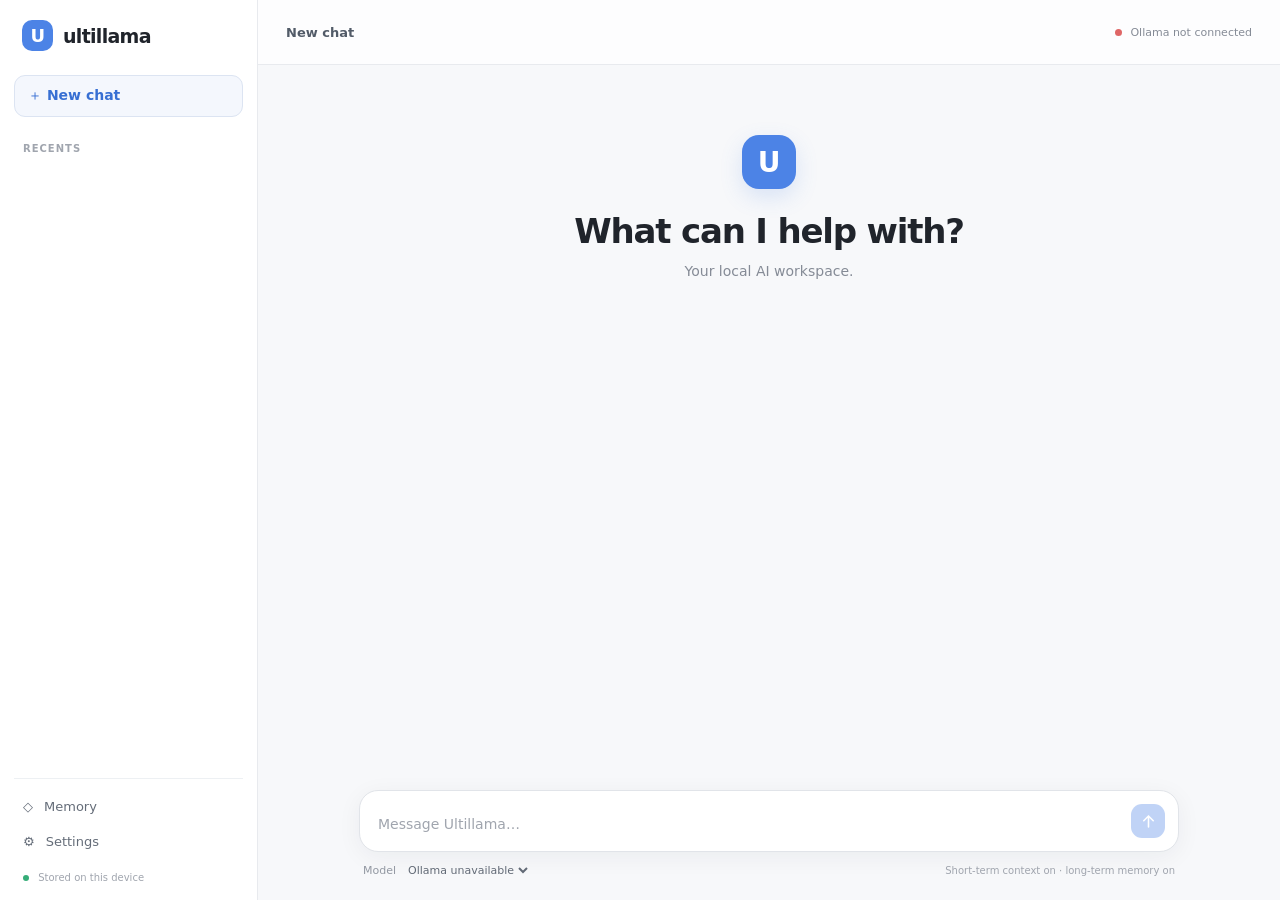
==== index.html @ 729103b5 "Add clear-all memory control" ====
<!doctype html>
<html lang="en">
<head>
  <meta charset="UTF-8">
  <meta name="viewport" content="width=device-width, initial-scale=1">
  <meta name="theme-color" content="#f7f8fa">
  <title>Ultillama</title>
  <link rel="stylesheet" href="styles.css">
</head>
<body>
  <div class="layout">
    <aside class="sidebar" id="sidebar">
      <a class="brand" href="#" aria-label="Ultillama home"><span class="brand-mark">U</span><span>ultillama</span></a>
      <button class="new-chat-button" id="new-chat">＋ <span>New chat</span></button>
      <div class="sidebar-label">RECENTS</div>
      <nav class="chat-list" id="chat-list" aria-label="Chats"></nav>
      <div class="sidebar-bottom">
        <button class="side-button" id="memory-open">◇ <span>Memory</span></button>
        <button class="side-button" id="settings-open">⚙ <span>Settings</span></button>
        <div class="local-note"><span class="local-dot"></span> Stored on this device</div>
      </div>
    </aside>

    <main class="main">
      <header class="topbar">
        <button class="mobile-menu" id="mobile-menu" aria-label="Open sidebar">☰</button>
        <div class="active-title" id="active-title">New chat</div>
        <div class="connection" id="connection"><span class="status-dot"></span><span id="connection-text">Checking Ollama…</span></div>
      </header>

      <section class="chat-shell" aria-label="Chat">
        <div class="welcome" id="welcome">
          <div class="welcome-mark">U</div>
          <h1>What can I help with?</h1>
          <p>Your local AI workspace.</p>
        </div>
        <div class="messages" id="messages" aria-live="polite"></div>
      </section>

      <form class="composer-wrap" id="chat-form">
        <div class="composer">
          <textarea id="prompt" rows="1" placeholder="Message Ultillama…" aria-label="Message" autocomplete="off"></textarea>
          <button id="stop-generation" class="stop-button" type="button" hidden>Stop</button>
          <button id="send" class="send-button" type="submit" aria-label="Send message" disabled>
            <svg viewBox="0 0 24 24" aria-hidden="true"><path d="M12 19V5M6 11l6-6 6 6"/></svg>
          </button>
        </div>
        <div class="composer-footer">
          <label class="model-picker"><span>Model</span><select id="model" aria-label="Ollama model"><option value="">Loading models…</option></select></label>
          <span class="privacy-note" id="context-note">Short-term context on · long-term memory on</span>
        </div>
      </form>
    </main>
  </div>

  <div class="overlay" id="settings-overlay" hidden>
    <section class="dialog" role="dialog" aria-modal="true" aria-labelledby="settings-title">
      <div class="dialog-heading"><div><h2 id="settings-title">Settings</h2><p>Configure how Ultillama talks to Ollama.</p></div><button class="icon-button" data-close="settings-overlay" aria-label="Close">×</button></div>
      <label class="setting-row"><span><strong>Short-term context</strong><small>How many recent messages are sent with each prompt.</small></span><select id="context-size"><option value="2">2 messages</option><option value="4">4 messages</option><option value="6">6 messages</option><option value="10">10 messages</option><option value="20">20 messages</option><option value="40">40 messages</option></select></label>
      <label class="setting-row"><span><strong>Long-term memory</strong><small>Retrieve relevant facts across chats.</small></span><input type="checkbox" id="memory-enabled"></label>
      <label class="setting-row"><span><strong>Embedding model</strong><small>Used for meaning-based memory search.</small></span><input id="embedding-model" type="text" value="nomic-embed-text" spellcheck="false"></label>
      <label class="setting-row"><span><strong>Automatically remember</strong><small>Ask the model to identify useful facts after replies.</small></span><input type="checkbox" id="auto-memory"></label>
      <label class="setting-row"><span><strong>Temperature</strong><small>Lower is more focused; higher is more varied.</small></span><input id="temperature" type="range" min="0" max="1.5" step="0.1"></label>
      <div class="dialog-actions"><button class="secondary-button" id="export-data">Export data</button><button class="danger-button" id="clear-chats">Delete all chats</button><button class="primary-button" id="settings-done">Done</button></div>
    </section>
  </div>

  <div class="overlay" id="memory-overlay" hidden>
    <section class="dialog memory-dialog" role="dialog" aria-modal="true" aria-labelledby="memory-title">
      <div class="dialog-heading"><div><h2 id="memory-title">Long-term memory</h2><p>Saved locally and available across chats.</p></div><button class="icon-button" data-close="memory-overlay" aria-label="Close">×</button></div>
      <form class="memory-add" id="memory-form"><input id="memory-input" maxlength="500" placeholder="Add something for Ultillama to remember…" required><button class="primary-button" type="submit">Add</button></form>
      <div class="memory-list" id="memory-list"></div>
      <button class="danger-button memory-clear" id="clear-memories">Clear all memories</button>
      <p class="memory-footnote">Memory is stored in this browser. You can edit or delete any item. It is only sent to your selected local Ollama model.</p>
    </section>
  </div>

  <script src="app.js"></script>
</body>
</html>
---- styles.css ----
:root{color-scheme:light;font-family:Inter,ui-sans-serif,system-ui,-apple-system,BlinkMacSystemFont,"Segoe UI",sans-serif;color:#20242b;background:#f7f8fa;font-synthesis:none;text-rendering:optimizeLegibility}
*{box-sizing:border-box}body{margin:0;min-width:320px;min-height:100vh;background:#f7f8fa}button,textarea,select,input{font:inherit}button{cursor:pointer}
.layout{min-height:100vh;display:flex}.sidebar{width:258px;flex:0 0 258px;background:#fff;border-right:1px solid #e8eaee;padding:20px 14px 14px;display:flex;flex-direction:column;min-height:100vh}
.brand{display:inline-flex;align-items:center;gap:10px;color:#20242b;text-decoration:none;font-size:19px;font-weight:750;letter-spacing:-.7px;padding:0 8px 24px}.brand-mark,.welcome-mark{display:grid;place-items:center;color:white;background:#4c83e6;font-weight:800}.brand-mark{width:31px;height:31px;border-radius:10px;font-size:18px}
.new-chat-button{height:42px;border:1px solid #dce4f2;background:#f4f7fd;color:#376fd3;border-radius:11px;text-align:left;padding:0 13px;font-size:14px;font-weight:650}.new-chat-button:hover{background:#eaf1ff}
.sidebar-label{padding:26px 9px 9px;color:#a0a5ae;font-size:10px;font-weight:750;letter-spacing:1px}.chat-list{display:flex;flex-direction:column;gap:3px;overflow:auto;flex:1}.chat-row{display:flex;align-items:center;gap:4px;border-radius:9px;padding:3px}.chat-row.active{background:#edf2fc}.chat-open{min-width:0;flex:1;overflow:hidden;text-overflow:ellipsis;white-space:nowrap;text-align:left;border:0;background:transparent;color:#555d69;padding:8px 7px;font-size:12px}.chat-row.active .chat-open{color:#285eb7;font-weight:650}.chat-delete{opacity:0;border:0;background:transparent;color:#a0a5ae;font-size:19px;padding:2px 7px}.chat-row:hover .chat-delete,.chat-row:focus-within .chat-delete{opacity:1}.chat-delete:hover{color:#cf5555}
.sidebar-bottom{border-top:1px solid #edf0f3;padding-top:10px}.side-button{display:flex;align-items:center;gap:11px;width:100%;padding:10px 9px;border:0;background:transparent;color:#656d79;text-align:left;border-radius:8px;font-size:13px}.side-button:hover{background:#f3f6fb;color:#376fd3}.local-note{padding:13px 9px 3px;color:#a0a5ae;font-size:10px}.local-dot{display:inline-block;width:6px;height:6px;border-radius:50%;background:#36ad78;margin-right:6px}
.main{min-width:0;flex:1;min-height:100vh;display:flex;flex-direction:column}.topbar{height:65px;padding:0 28px;display:flex;align-items:center;justify-content:space-between;border-bottom:1px solid #e8eaee;background:rgba(255,255,255,.8)}.active-title{font-size:13px;font-weight:650;color:#525b68}.connection{display:flex;align-items:center;gap:8px;color:#858b96;font-size:11px}.status-dot{width:7px;height:7px;border-radius:50%;background:#e1a33a}.connection.online .status-dot{background:#36ad78}.connection.offline .status-dot{background:#df6666}.mobile-menu{display:none;border:0;background:transparent;color:#586272;font-size:19px}
.chat-shell{width:min(820px,calc(100% - 36px));flex:1;margin:0 auto;display:flex;flex-direction:column;min-height:0}.welcome{margin:auto 0;padding:70px 0 100px;text-align:center}.welcome-mark{width:54px;height:54px;border-radius:17px;margin:0 auto 22px;font-size:28px;box-shadow:0 8px 22px rgba(76,131,230,.18)}.welcome h1{margin:0;font-size:clamp(25px,4vw,34px);letter-spacing:-1.2px;font-weight:720}.welcome p{margin:12px 0 0;color:#858b96;font-size:14px}
.messages{display:flex;flex-direction:column;gap:24px;padding:42px 0 26px;overflow:auto;flex:1}.message{display:flex;flex-direction:column;gap:8px;max-width:100%}.message.user{align-items:flex-end}.message-role{color:#9298a2;font-size:10px;font-weight:700;letter-spacing:.6px;text-transform:uppercase}.message-content{max-width:min(680px,92%);white-space:pre-wrap;overflow-wrap:anywhere;line-height:1.7;font-size:14px}.user .message-content{background:#e9effb;padding:12px 16px;border-radius:17px 17px 5px 17px}.assistant .message-content{padding:2px 0}
.composer-wrap{width:min(820px,calc(100% - 36px));margin:0 auto 22px}.composer{display:flex;align-items:flex-end;gap:10px;padding:13px 13px 13px 18px;background:white;border:1px solid #e1e4e9;border-radius:19px;box-shadow:0 5px 24px rgba(24,35,54,.055)}.composer:focus-within{border-color:#9ab8ef;box-shadow:0 5px 25px rgba(76,131,230,.1)}textarea{flex:1;min-height:27px;max-height:180px;resize:none;outline:none;border:0;background:transparent;color:#20242b;line-height:1.6;font-size:14px;padding:3px 0}textarea::placeholder{color:#a0a5ae}.send-button{flex:0 0 34px;width:34px;height:34px;display:grid;place-items:center;border:0;border-radius:11px;color:white;background:#4c83e6}.send-button:hover:not(:disabled){background:#376fd3}.send-button:disabled{opacity:.35;cursor:default}.send-button svg{width:19px;height:19px;fill:none;stroke:currentColor;stroke-width:2;stroke-linecap:round;stroke-linejoin:round}.composer-footer{display:flex;align-items:center;justify-content:space-between;gap:12px;padding:11px 4px 0}.model-picker{display:flex;align-items:center;gap:8px;color:#9298a2;font-size:11px}.model-picker select{max-width:220px;border:0;outline:0;color:#626a76;background:transparent;font-size:11px;cursor:pointer}.privacy-note{color:#a0a5ae;font-size:10px;text-align:right}
.overlay{position:fixed;inset:0;z-index:5;background:rgba(28,38,54,.28);display:grid;place-items:center;padding:20px}.overlay[hidden]{display:none}.dialog{width:min(520px,100%);max-height:min(720px,90vh);overflow:auto;background:#fff;border:1px solid #e7eaf0;border-radius:18px;padding:23px;box-shadow:0 20px 70px rgba(20,35,60,.18)}.dialog-heading{display:flex;justify-content:space-between;align-items:flex-start;margin-bottom:18px}.dialog-heading h2{margin:0;font-size:21px;letter-spacing:-.5px}.dialog-heading p{margin:6px 0 0;color:#8a919c;font-size:12px}.icon-button{border:0;background:#f2f4f7;border-radius:9px;width:30px;height:30px;color:#68717e;font-size:21px;line-height:1}.setting-row{display:flex;align-items:center;justify-content:space-between;gap:16px;padding:15px 0;border-top:1px solid #eff1f4}.setting-row span{display:flex;flex-direction:column;gap:4px}.setting-row strong{font-size:13px;font-weight:650}.setting-row small{color:#8a919c;font-size:11px;line-height:1.4}.setting-row select{max-width:130px;border:1px solid #e1e5ec;border-radius:8px;padding:7px;background:white;color:#4e5866;font-size:12px}.setting-row input[type=checkbox]{width:17px;height:17px;accent-color:#4c83e6}.setting-row input[type=range]{width:115px;accent-color:#4c83e6}.dialog-actions{display:flex;justify-content:space-between;align-items:center;margin-top:18px}.primary-button,.danger-button{border:0;border-radius:9px;padding:9px 14px;font-size:12px;font-weight:650}.primary-button{background:#4c83e6;color:white}.primary-button:hover{background:#376fd3}.danger-button{background:#fff1f1;color:#bd4d4d}.danger-button:hover{background:#ffe5e5}
.memory-add{display:flex;gap:8px}.memory-add input{min-width:0;flex:1;border:1px solid #e1e5ec;border-radius:9px;padding:10px 12px;font-size:12px;outline:none}.memory-add input:focus{border-color:#9ab8ef}.memory-list{display:flex;flex-direction:column;gap:8px;margin-top:16px}.memory-item{display:flex;align-items:center;gap:8px;padding:10px 11px;background:#f6f8fb;border-radius:9px}.memory-item p{flex:1;margin:0;font-size:12px;line-height:1.5;overflow-wrap:anywhere}.memory-item button{border:0;background:transparent;color:#527bc2;font-size:11px}.memory-item button:last-child{color:#bd6666;font-size:17px}.empty-memory{color:#9298a2;text-align:center;font-size:12px;padding:18px 8px}.memory-footnote{margin:17px 0 0;color:#9aa1ab;font-size:10px;line-height:1.5}
@media(max-width:700px){.sidebar{position:fixed;z-index:4;left:0;top:0;bottom:0;transform:translateX(-100%);transition:transform .2s;box-shadow:10px 0 35px rgba(20,35,60,.08)}.sidebar.mobile-open{transform:translateX(0)}.mobile-menu{display:block;margin-right:12px}.topbar{height:60px;padding:0 15px;justify-content:flex-start}.connection{margin-left:auto}.chat-shell,.composer-wrap{width:calc(100% - 28px)}.welcome{padding-bottom:70px}.composer-footer{align-items:flex-start;flex-direction:column;gap:7px}.privacy-note{text-align:left}.dialog{padding:18px}}

.stop-button{height:34px;padding:0 12px;border:1px solid #e2baba;border-radius:10px;background:#fff5f5;color:#b34e4e;font-size:11px;font-weight:650}.stop-button[hidden]{display:none}.secondary-button{border:1px solid #dfe4eb;border-radius:9px;padding:9px 13px;background:#fff;color:#586272;font-size:12px;font-weight:600}.secondary-button:hover{background:#f5f7fa}
#embedding-model{max-width:150px;width:150px;border:1px solid #e1e5ec;border-radius:8px;padding:7px;background:white;color:#4e5866;font-size:12px}
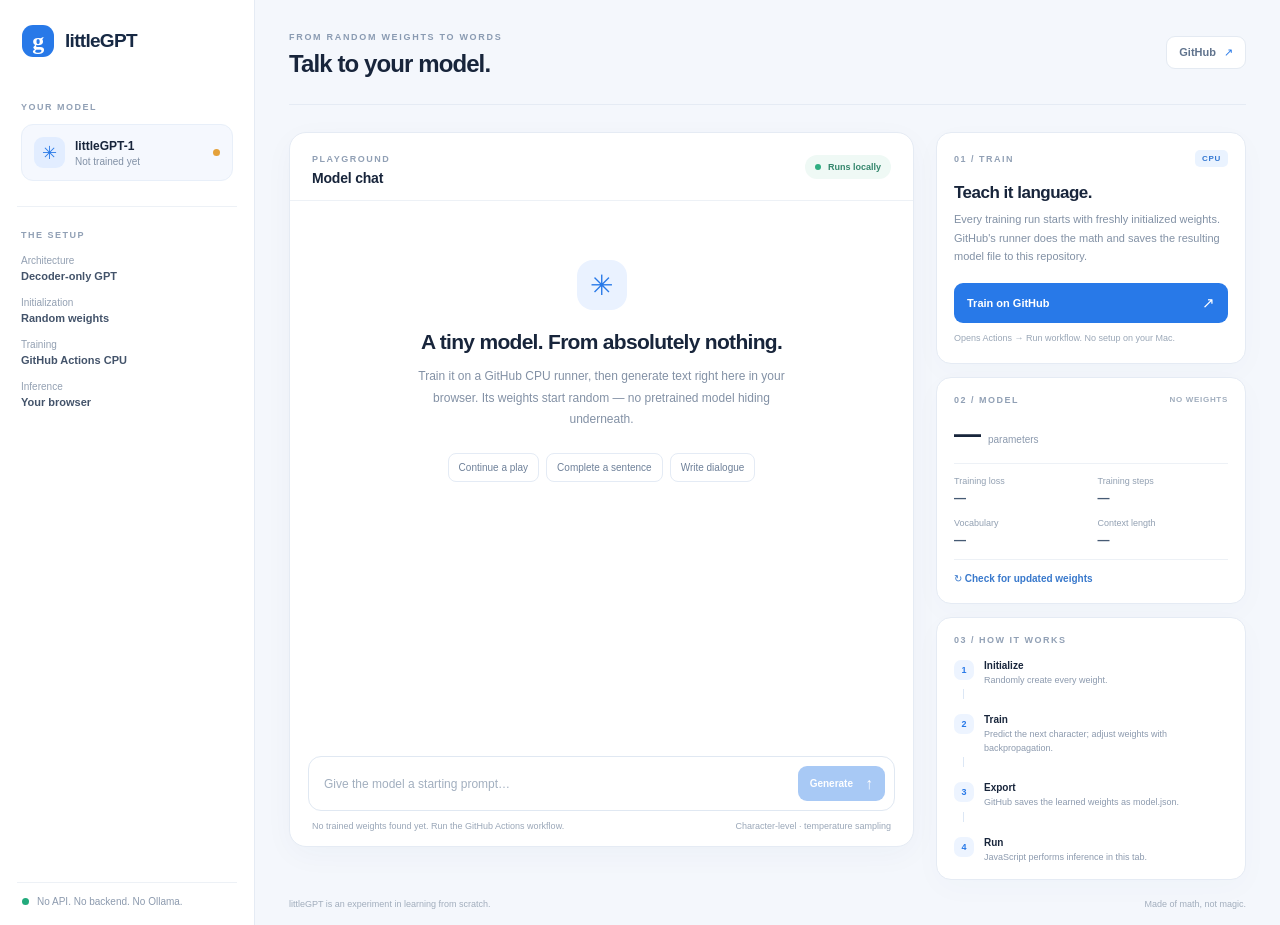
==== commit 1b447b56: "Replace Ollama app with littleGPT from-scratch browser model" ====
--- a/index.html
+++ b/index.html
@@ -1,80 +1,104 @@
 <!doctype html>
 <html lang="en">
 <head>
-  <meta charset="UTF-8">
-  <meta name="viewport" content="width=device-width, initial-scale=1">
-  <meta name="theme-color" content="#f7f8fa">
-  <title>Ultillama</title>
+  <meta charset="utf-8">
+  <meta name="viewport" content="width=device-width,initial-scale=1">
+  <meta name="theme-color" content="#f4f8ff">
+  <title>littleGPT — train a model from zero</title>
   <link rel="stylesheet" href="styles.css">
 </head>
 <body>
-  <div class="layout">
-    <aside class="sidebar" id="sidebar">
-      <a class="brand" href="#" aria-label="Ultillama home"><span class="brand-mark">U</span><span>ultillama</span></a>
-      <button class="new-chat-button" id="new-chat">＋ <span>New chat</span></button>
-      <div class="sidebar-label">RECENTS</div>
-      <nav class="chat-list" id="chat-list" aria-label="Chats"></nav>
+  <div class="app">
+    <aside class="sidebar">
+      <a class="brand" href="#"><span class="brand-icon">g</span><span>littleGPT</span></a>
+      <div class="side-section">
+        <div class="eyebrow">YOUR MODEL</div>
+        <div class="model-card">
+          <div class="model-symbol">✳</div>
+          <div><strong>littleGPT-1</strong><small id="model-state">Checking model…</small></div>
+          <span class="status-dot" id="status-dot"></span>
+        </div>
+      </div>
+      <div class="side-section side-info">
+        <div class="eyebrow">THE SETUP</div>
+        <div class="side-stat"><span>Architecture</span><strong>Decoder-only GPT</strong></div>
+        <div class="side-stat"><span>Initialization</span><strong>Random weights</strong></div>
+        <div class="side-stat"><span>Training</span><strong>GitHub Actions CPU</strong></div>
+        <div class="side-stat"><span>Inference</span><strong>Your browser</strong></div>
+      </div>
       <div class="sidebar-bottom">
-        <button class="side-button" id="memory-open">◇ <span>Memory</span></button>
-        <button class="side-button" id="settings-open">⚙ <span>Settings</span></button>
-        <div class="local-note"><span class="local-dot"></span> Stored on this device</div>
+        <span class="local-indicator"></span>
+        <span>No API. No backend. No Ollama.</span>
       </div>
     </aside>
 
     <main class="main">
       <header class="topbar">
-        <button class="mobile-menu" id="mobile-menu" aria-label="Open sidebar">☰</button>
-        <div class="active-title" id="active-title">New chat</div>
-        <div class="connection" id="connection"><span class="status-dot"></span><span id="connection-text">Checking Ollama…</span></div>
+        <div><span class="top-kicker">FROM RANDOM WEIGHTS TO WORDS</span><h1>Talk to your model.</h1></div>
+        <a class="github-link" href="https://github.com/How2FixBug/test" target="_blank" rel="noreferrer">GitHub <span>↗</span></a>
       </header>
 
-      <section class="chat-shell" aria-label="Chat">
-        <div class="welcome" id="welcome">
-          <div class="welcome-mark">U</div>
-          <h1>What can I help with?</h1>
-          <p>Your local AI workspace.</p>
+      <section class="workspace">
+        <div class="chat-panel">
+          <div class="panel-heading">
+            <div><span class="eyebrow">PLAYGROUND</span><h2>Model chat</h2></div>
+            <div class="runtime-pill"><span></span> Runs locally</div>
+          </div>
+          <div class="messages" id="messages">
+            <div class="welcome" id="welcome">
+              <div class="welcome-glyph">✳</div>
+              <h3 id="welcome-title">A tiny model. From absolutely nothing.</h3>
+              <p id="welcome-copy">Train it on a GitHub CPU runner, then generate text right here in your browser. Its weights start random — no pretrained model hiding underneath.</p>
+              <div class="prompt-chips">
+                <button class="prompt-chip" data-prompt="ROMEO:">Continue a play</button>
+                <button class="prompt-chip" data-prompt="To be, or not to be">Complete a sentence</button>
+                <button class="prompt-chip" data-prompt="KING:">Write dialogue</button>
+              </div>
+            </div>
+          </div>
+          <form class="composer" id="chat-form">
+            <textarea id="prompt" rows="1" placeholder="Give the model a starting prompt…" aria-label="Prompt"></textarea>
+            <button class="send-button" id="generate" type="submit" disabled><span>Generate</span><b>↑</b></button>
+          </form>
+          <div class="composer-meta"><span id="runtime-note">Load a trained model to start generating.</span><span>Character-level · temperature sampling</span></div>
         </div>
-        <div class="messages" id="messages" aria-live="polite"></div>
+
+        <aside class="right-column">
+          <section class="card train-card">
+            <div class="card-topline"><span class="eyebrow">01 / TRAIN</span><span class="cpu-tag">CPU</span></div>
+            <h2>Teach it language.</h2>
+            <p>Every training run starts with freshly initialized weights. GitHub's runner does the math and saves the resulting model file to this repository.</p>
+            <a class="train-button" href="https://github.com/How2FixBug/test/actions/workflows/train.yml" target="_blank" rel="noreferrer"><span>Train on GitHub</span><b>↗</b></a>
+            <div class="train-footnote">Opens Actions → Run workflow. No setup on your Mac.</div>
+          </section>
+
+          <section class="card model-card-large">
+            <div class="card-topline"><span class="eyebrow">02 / MODEL</span><span class="weight-label" id="weight-label">NO WEIGHTS</span></div>
+            <div class="metric"><strong id="param-count">—</strong><span>parameters</span></div>
+            <div class="metric-grid">
+              <div><span>Training loss</span><strong id="loss-value">—</strong></div>
+              <div><span>Training steps</span><strong id="steps-value">—</strong></div>
+              <div><span>Vocabulary</span><strong id="vocab-value">—</strong></div>
+              <div><span>Context length</span><strong id="context-value">—</strong></div>
+            </div>
+            <button class="text-button" id="reload-model" type="button">↻ Check for updated weights</button>
+          </section>
+
+          <section class="card how-card">
+            <div class="eyebrow">03 / HOW IT WORKS</div>
+            <div class="flow-step"><span>1</span><div><strong>Initialize</strong><small>Randomly create every weight.</small></div></div>
+            <div class="flow-line"></div>
+            <div class="flow-step"><span>2</span><div><strong>Train</strong><small>Predict the next character; adjust weights with backpropagation.</small></div></div>
+            <div class="flow-line"></div>
+            <div class="flow-step"><span>3</span><div><strong>Export</strong><small>GitHub saves the learned weights as model.json.</small></div></div>
+            <div class="flow-line"></div>
+            <div class="flow-step"><span>4</span><div><strong>Run</strong><small>JavaScript performs inference in this tab.</small></div></div>
+          </section>
+        </aside>
       </section>
-
-      <form class="composer-wrap" id="chat-form">
-        <div class="composer">
-          <textarea id="prompt" rows="1" placeholder="Message Ultillama…" aria-label="Message" autocomplete="off"></textarea>
-          <button id="stop-generation" class="stop-button" type="button" hidden>Stop</button>
-          <button id="send" class="send-button" type="submit" aria-label="Send message" disabled>
-            <svg viewBox="0 0 24 24" aria-hidden="true"><path d="M12 19V5M6 11l6-6 6 6"/></svg>
-          </button>
-        </div>
-        <div class="composer-footer">
-          <label class="model-picker"><span>Model</span><select id="model" aria-label="Ollama model"><option value="">Loading models…</option></select></label>
-          <span class="privacy-note" id="context-note">Short-term context on · long-term memory on</span>
-        </div>
-      </form>
+      <footer><span>littleGPT is an experiment in learning from scratch.</span><span>Made of math, not magic.</span></footer>
     </main>
   </div>
-
-  <div class="overlay" id="settings-overlay" hidden>
-    <section class="dialog" role="dialog" aria-modal="true" aria-labelledby="settings-title">
-      <div class="dialog-heading"><div><h2 id="settings-title">Settings</h2><p>Configure how Ultillama talks to Ollama.</p></div><button class="icon-button" data-close="settings-overlay" aria-label="Close">×</button></div>
-      <label class="setting-row"><span><strong>Short-term context</strong><small>How many recent messages are sent with each prompt.</small></span><select id="context-size"><option value="2">2 messages</option><option value="4">4 messages</option><option value="6">6 messages</option><option value="10">10 messages</option><option value="20">20 messages</option><option value="40">40 messages</option></select></label>
-      <label class="setting-row"><span><strong>Long-term memory</strong><small>Retrieve relevant facts across chats.</small></span><input type="checkbox" id="memory-enabled"></label>
-      <label class="setting-row"><span><strong>Embedding model</strong><small>Used for meaning-based memory search.</small></span><input id="embedding-model" type="text" value="nomic-embed-text" spellcheck="false"></label>
-      <label class="setting-row"><span><strong>Automatically remember</strong><small>Ask the model to identify useful facts after replies.</small></span><input type="checkbox" id="auto-memory"></label>
-      <label class="setting-row"><span><strong>Temperature</strong><small>Lower is more focused; higher is more varied.</small></span><input id="temperature" type="range" min="0" max="1.5" step="0.1"></label>
-      <div class="dialog-actions"><button class="secondary-button" id="export-data">Export data</button><button class="danger-button" id="clear-chats">Delete all chats</button><button class="primary-button" id="settings-done">Done</button></div>
-    </section>
-  </div>
-
-  <div class="overlay" id="memory-overlay" hidden>
-    <section class="dialog memory-dialog" role="dialog" aria-modal="true" aria-labelledby="memory-title">
-      <div class="dialog-heading"><div><h2 id="memory-title">Long-term memory</h2><p>Saved locally and available across chats.</p></div><button class="icon-button" data-close="memory-overlay" aria-label="Close">×</button></div>
-      <form class="memory-add" id="memory-form"><input id="memory-input" maxlength="500" placeholder="Add something for Ultillama to remember…" required><button class="primary-button" type="submit">Add</button></form>
-      <div class="memory-list" id="memory-list"></div>
-      <button class="danger-button memory-clear" id="clear-memories">Clear all memories</button>
-      <p class="memory-footnote">Memory is stored in this browser. You can edit or delete any item. It is only sent to your selected local Ollama model.</p>
-    </section>
-  </div>
-
   <script src="app.js"></script>
 </body>
 </html>
--- a/styles.css
+++ b/styles.css
@@ -1,17 +1,7 @@
-:root{color-scheme:light;font-family:Inter,ui-sans-serif,system-ui,-apple-system,BlinkMacSystemFont,"Segoe UI",sans-serif;color:#20242b;background:#f7f8fa;font-synthesis:none;text-rendering:optimizeLegibility}
-*{box-sizing:border-box}body{margin:0;min-width:320px;min-height:100vh;background:#f7f8fa}button,textarea,select,input{font:inherit}button{cursor:pointer}
-.layout{min-height:100vh;display:flex}.sidebar{width:258px;flex:0 0 258px;background:#fff;border-right:1px solid #e8eaee;padding:20px 14px 14px;display:flex;flex-direction:column;min-height:100vh}
-.brand{display:inline-flex;align-items:center;gap:10px;color:#20242b;text-decoration:none;font-size:19px;font-weight:750;letter-spacing:-.7px;padding:0 8px 24px}.brand-mark,.welcome-mark{display:grid;place-items:center;color:white;background:#4c83e6;font-weight:800}.brand-mark{width:31px;height:31px;border-radius:10px;font-size:18px}
-.new-chat-button{height:42px;border:1px solid #dce4f2;background:#f4f7fd;color:#376fd3;border-radius:11px;text-align:left;padding:0 13px;font-size:14px;font-weight:650}.new-chat-button:hover{background:#eaf1ff}
-.sidebar-label{padding:26px 9px 9px;color:#a0a5ae;font-size:10px;font-weight:750;letter-spacing:1px}.chat-list{display:flex;flex-direction:column;gap:3px;overflow:auto;flex:1}.chat-row{display:flex;align-items:center;gap:4px;border-radius:9px;padding:3px}.chat-row.active{background:#edf2fc}.chat-open{min-width:0;flex:1;overflow:hidden;text-overflow:ellipsis;white-space:nowrap;text-align:left;border:0;background:transparent;color:#555d69;padding:8px 7px;font-size:12px}.chat-row.active .chat-open{color:#285eb7;font-weight:650}.chat-delete{opacity:0;border:0;background:transparent;color:#a0a5ae;font-size:19px;padding:2px 7px}.chat-row:hover .chat-delete,.chat-row:focus-within .chat-delete{opacity:1}.chat-delete:hover{color:#cf5555}
-.sidebar-bottom{border-top:1px solid #edf0f3;padding-top:10px}.side-button{display:flex;align-items:center;gap:11px;width:100%;padding:10px 9px;border:0;background:transparent;color:#656d79;text-align:left;border-radius:8px;font-size:13px}.side-button:hover{background:#f3f6fb;color:#376fd3}.local-note{padding:13px 9px 3px;color:#a0a5ae;font-size:10px}.local-dot{display:inline-block;width:6px;height:6px;border-radius:50%;background:#36ad78;margin-right:6px}
-.main{min-width:0;flex:1;min-height:100vh;display:flex;flex-direction:column}.topbar{height:65px;padding:0 28px;display:flex;align-items:center;justify-content:space-between;border-bottom:1px solid #e8eaee;background:rgba(255,255,255,.8)}.active-title{font-size:13px;font-weight:650;color:#525b68}.connection{display:flex;align-items:center;gap:8px;color:#858b96;font-size:11px}.status-dot{width:7px;height:7px;border-radius:50%;background:#e1a33a}.connection.online .status-dot{background:#36ad78}.connection.offline .status-dot{background:#df6666}.mobile-menu{display:none;border:0;background:transparent;color:#586272;font-size:19px}
-.chat-shell{width:min(820px,calc(100% - 36px));flex:1;margin:0 auto;display:flex;flex-direction:column;min-height:0}.welcome{margin:auto 0;padding:70px 0 100px;text-align:center}.welcome-mark{width:54px;height:54px;border-radius:17px;margin:0 auto 22px;font-size:28px;box-shadow:0 8px 22px rgba(76,131,230,.18)}.welcome h1{margin:0;font-size:clamp(25px,4vw,34px);letter-spacing:-1.2px;font-weight:720}.welcome p{margin:12px 0 0;color:#858b96;font-size:14px}
-.messages{display:flex;flex-direction:column;gap:24px;padding:42px 0 26px;overflow:auto;flex:1}.message{display:flex;flex-direction:column;gap:8px;max-width:100%}.message.user{align-items:flex-end}.message-role{color:#9298a2;font-size:10px;font-weight:700;letter-spacing:.6px;text-transform:uppercase}.message-content{max-width:min(680px,92%);white-space:pre-wrap;overflow-wrap:anywhere;line-height:1.7;font-size:14px}.user .message-content{background:#e9effb;padding:12px 16px;border-radius:17px 17px 5px 17px}.assistant .message-content{padding:2px 0}
-.composer-wrap{width:min(820px,calc(100% - 36px));margin:0 auto 22px}.composer{display:flex;align-items:flex-end;gap:10px;padding:13px 13px 13px 18px;background:white;border:1px solid #e1e4e9;border-radius:19px;box-shadow:0 5px 24px rgba(24,35,54,.055)}.composer:focus-within{border-color:#9ab8ef;box-shadow:0 5px 25px rgba(76,131,230,.1)}textarea{flex:1;min-height:27px;max-height:180px;resize:none;outline:none;border:0;background:transparent;color:#20242b;line-height:1.6;font-size:14px;padding:3px 0}textarea::placeholder{color:#a0a5ae}.send-button{flex:0 0 34px;width:34px;height:34px;display:grid;place-items:center;border:0;border-radius:11px;color:white;background:#4c83e6}.send-button:hover:not(:disabled){background:#376fd3}.send-button:disabled{opacity:.35;cursor:default}.send-button svg{width:19px;height:19px;fill:none;stroke:currentColor;stroke-width:2;stroke-linecap:round;stroke-linejoin:round}.composer-footer{display:flex;align-items:center;justify-content:space-between;gap:12px;padding:11px 4px 0}.model-picker{display:flex;align-items:center;gap:8px;color:#9298a2;font-size:11px}.model-picker select{max-width:220px;border:0;outline:0;color:#626a76;background:transparent;font-size:11px;cursor:pointer}.privacy-note{color:#a0a5ae;font-size:10px;text-align:right}
-.overlay{position:fixed;inset:0;z-index:5;background:rgba(28,38,54,.28);display:grid;place-items:center;padding:20px}.overlay[hidden]{display:none}.dialog{width:min(520px,100%);max-height:min(720px,90vh);overflow:auto;background:#fff;border:1px solid #e7eaf0;border-radius:18px;padding:23px;box-shadow:0 20px 70px rgba(20,35,60,.18)}.dialog-heading{display:flex;justify-content:space-between;align-items:flex-start;margin-bottom:18px}.dialog-heading h2{margin:0;font-size:21px;letter-spacing:-.5px}.dialog-heading p{margin:6px 0 0;color:#8a919c;font-size:12px}.icon-button{border:0;background:#f2f4f7;border-radius:9px;width:30px;height:30px;color:#68717e;font-size:21px;line-height:1}.setting-row{display:flex;align-items:center;justify-content:space-between;gap:16px;padding:15px 0;border-top:1px solid #eff1f4}.setting-row span{display:flex;flex-direction:column;gap:4px}.setting-row strong{font-size:13px;font-weight:650}.setting-row small{color:#8a919c;font-size:11px;line-height:1.4}.setting-row select{max-width:130px;border:1px solid #e1e5ec;border-radius:8px;padding:7px;background:white;color:#4e5866;font-size:12px}.setting-row input[type=checkbox]{width:17px;height:17px;accent-color:#4c83e6}.setting-row input[type=range]{width:115px;accent-color:#4c83e6}.dialog-actions{display:flex;justify-content:space-between;align-items:center;margin-top:18px}.primary-button,.danger-button{border:0;border-radius:9px;padding:9px 14px;font-size:12px;font-weight:650}.primary-button{background:#4c83e6;color:white}.primary-button:hover{background:#376fd3}.danger-button{background:#fff1f1;color:#bd4d4d}.danger-button:hover{background:#ffe5e5}
-.memory-add{display:flex;gap:8px}.memory-add input{min-width:0;flex:1;border:1px solid #e1e5ec;border-radius:9px;padding:10px 12px;font-size:12px;outline:none}.memory-add input:focus{border-color:#9ab8ef}.memory-list{display:flex;flex-direction:column;gap:8px;margin-top:16px}.memory-item{display:flex;align-items:center;gap:8px;padding:10px 11px;background:#f6f8fb;border-radius:9px}.memory-item p{flex:1;margin:0;font-size:12px;line-height:1.5;overflow-wrap:anywhere}.memory-item button{border:0;background:transparent;color:#527bc2;font-size:11px}.memory-item button:last-child{color:#bd6666;font-size:17px}.empty-memory{color:#9298a2;text-align:center;font-size:12px;padding:18px 8px}.memory-footnote{margin:17px 0 0;color:#9aa1ab;font-size:10px;line-height:1.5}
-@media(max-width:700px){.sidebar{position:fixed;z-index:4;left:0;top:0;bottom:0;transform:translateX(-100%);transition:transform .2s;box-shadow:10px 0 35px rgba(20,35,60,.08)}.sidebar.mobile-open{transform:translateX(0)}.mobile-menu{display:block;margin-right:12px}.topbar{height:60px;padding:0 15px;justify-content:flex-start}.connection{margin-left:auto}.chat-shell,.composer-wrap{width:calc(100% - 28px)}.welcome{padding-bottom:70px}.composer-footer{align-items:flex-start;flex-direction:column;gap:7px}.privacy-note{text-align:left}.dialog{padding:18px}}
-
-.stop-button{height:34px;padding:0 12px;border:1px solid #e2baba;border-radius:10px;background:#fff5f5;color:#b34e4e;font-size:11px;font-weight:650}.stop-button[hidden]{display:none}.secondary-button{border:1px solid #dfe4eb;border-radius:9px;padding:9px 13px;background:#fff;color:#586272;font-size:12px;font-weight:600}.secondary-button:hover{background:#f5f7fa}
-#embedding-model{max-width:150px;width:150px;border:1px solid #e1e5ec;border-radius:8px;padding:7px;background:white;color:#4e5866;font-size:12px}+:root{font-family:Inter,-apple-system,BlinkMacSystemFont,"Segoe UI",sans-serif;color:#18253b;background:#f4f7fc;font-synthesis:none;text-rendering:optimizeLegibility;font-optical-sizing:auto}
+*{box-sizing:border-box}body{margin:0;min-width:320px;min-height:100vh}button,textarea{font:inherit}button,a{-webkit-tap-highlight-color:transparent}
+.app{min-height:100vh;display:flex}.sidebar{width:255px;flex:0 0 255px;background:#fff;border-right:1px solid #e5ebf4;padding:25px 17px 18px;display:flex;flex-direction:column}.brand{display:flex;align-items:center;gap:11px;color:#172944;text-decoration:none;font-size:19px;font-weight:780;letter-spacing:-.7px;padding:0 5px 45px}.brand-icon{width:32px;height:32px;display:grid;place-items:center;border-radius:11px;background:#2879e8;color:white;font-family:Georgia,serif;font-size:24px;font-weight:700}.eyebrow{font-size:9px;letter-spacing:1.5px;font-weight:800;color:#91a0b5}.side-section{padding:0 4px 25px}.model-card{margin-top:12px;display:flex;align-items:center;gap:10px;padding:12px;background:#f5f8fe;border:1px solid #e8eff9;border-radius:12px}.model-symbol{width:31px;height:31px;display:grid;place-items:center;border-radius:9px;background:#e2edff;color:#2879e8;font-size:18px}.model-card strong,.model-card small{display:block}.model-card strong{font-size:12px}.model-card small{margin-top:3px;font-size:10px;color:#8291a6}.status-dot{margin-left:auto;width:7px;height:7px;border-radius:50%;background:#e4a13b}.status-dot.ready{background:#20a477}.side-info{border-top:1px solid #edf1f6;padding-top:23px}.side-stat{display:flex;flex-direction:column;gap:4px;margin-top:15px}.side-stat span{font-size:10px;color:#93a0b2}.side-stat strong{font-size:11px;font-weight:650;color:#43536a}.sidebar-bottom{margin-top:auto;padding:13px 5px 0;border-top:1px solid #edf1f6;display:flex;align-items:center;gap:8px;color:#8c9aae;font-size:10px}.local-indicator{width:7px;height:7px;background:#22aa7c;border-radius:50%}
+.main{min-width:0;flex:1;display:flex;flex-direction:column;padding:0 34px}.topbar{height:105px;display:flex;align-items:center;justify-content:space-between;border-bottom:1px solid #e5ebf4}.top-kicker{font-size:9px;font-weight:800;letter-spacing:1.7px;color:#8a9bb2}.topbar h1{margin:6px 0 0;font-size:24px;letter-spacing:-.9px;font-weight:750}.github-link{font-size:11px;font-weight:650;text-decoration:none;color:#60738d;background:#fff;border:1px solid #e4eaf2;border-radius:9px;padding:9px 12px}.github-link span{margin-left:5px;color:#2879e8}
+.workspace{width:min(1180px,100%);margin:27px auto 0;display:grid;grid-template-columns:minmax(0,1fr) 310px;gap:22px;flex:1;align-items:start}.chat-panel{background:#fff;border:1px solid #e5ebf4;border-radius:17px;min-height:670px;height:calc(100vh - 185px);max-height:850px;display:flex;flex-direction:column;box-shadow:0 8px 30px rgba(32,65,110,.035)}.panel-heading{height:68px;flex:0 0 68px;padding:0 22px;display:flex;align-items:center;justify-content:space-between;border-bottom:1px solid #edf1f6}.panel-heading h2{font-size:14px;margin:4px 0 0;letter-spacing:-.2px}.runtime-pill{display:flex;align-items:center;gap:7px;border-radius:30px;background:#eff9f5;padding:7px 10px;color:#34866c;font-size:9px;font-weight:700}.runtime-pill span{width:6px;height:6px;border-radius:50%;background:#30ae82}.messages{flex:1;min-height:0;overflow:auto;padding:24px}.welcome{margin:auto;max-width:480px;text-align:center;padding:35px 12px}.welcome-glyph{width:50px;height:50px;display:grid;place-items:center;margin:0 auto 20px;border-radius:16px;background:#eaf2ff;color:#2879e8;font-size:28px}.welcome h3{font-size:21px;letter-spacing:-.7px;margin:0}.welcome p{max-width:400px;margin:12px auto 22px;color:#8391a5;font-size:12px;line-height:1.8}.prompt-chips{display:flex;justify-content:center;gap:7px;flex-wrap:wrap}.prompt-chip{border:1px solid #e4ebf5;background:#fff;color:#6e8099;padding:8px 10px;border-radius:8px;font-size:10px;cursor:pointer}.prompt-chip:hover{border-color:#9dbdf1;color:#2879e8}.message{margin:0 0 23px}.message-label{font-size:9px;font-weight:800;letter-spacing:1px;color:#8d9cb0;margin-bottom:8px}.message-body{white-space:pre-wrap;overflow-wrap:anywhere;font-size:13px;line-height:1.85;color:#34445b}.message.user .message-body{display:inline-block;background:#eef4ff;border-radius:12px;padding:11px 14px;color:#285b9d}.message.assistant .message-body{font-family:Georgia,serif;font-size:15px;line-height:1.9;color:#26354b}.composer{margin:0 18px 0;padding:9px 9px 9px 15px;border:1px solid #e0e8f2;border-radius:13px;display:flex;align-items:flex-end;gap:10px}.composer:focus-within{border-color:#9bbdf0;box-shadow:0 0 0 3px #edf4ff}textarea{min-width:0;flex:1;resize:none;max-height:120px;outline:0;border:0;color:#25364d;background:transparent;padding:7px 0;font-size:12px;line-height:1.6}textarea::placeholder{color:#a2afbf}.send-button{height:35px;border:0;border-radius:9px;background:#2879e8;color:white;padding:0 12px;display:flex;align-items:center;gap:12px;font-size:10px;font-weight:700;cursor:pointer}.send-button b{font-size:16px}.send-button:disabled{opacity:.4;cursor:not-allowed}.composer-meta{display:flex;justify-content:space-between;gap:12px;padding:10px 22px 15px;color:#9aa7b8;font-size:9px}
+.right-column{display:flex;flex-direction:column;gap:13px}.card{background:#fff;border:1px solid #e5ebf4;border-radius:15px;padding:17px;box-shadow:0 8px 30px rgba(32,65,110,.025)}.card-topline{display:flex;align-items:center;justify-content:space-between}.cpu-tag{background:#eaf3ff;color:#3478d2;border-radius:5px;padding:4px 7px;font-size:8px;font-weight:800;letter-spacing:.7px}.train-card h2{margin:16px 0 7px;font-size:17px;letter-spacing:-.5px}.train-card p{margin:0;color:#8291a5;font-size:11px;line-height:1.7}.train-button{margin-top:17px;width:100%;height:40px;display:flex;align-items:center;justify-content:space-between;padding:0 13px;border-radius:9px;background:#2879e8;color:white;text-decoration:none;font-size:11px;font-weight:700}.train-button:hover{background:#1769d8}.train-button b{font-size:15px}.train-footnote{margin-top:9px;color:#9aa7b7;font-size:9px;line-height:1.5}.weight-label{font-size:8px;font-weight:800;letter-spacing:.7px;color:#a0adbd}.weight-label.loaded{color:#23966e}.metric{display:flex;align-items:baseline;gap:8px;margin:14px 0 13px}.metric strong{font-size:27px;letter-spacing:-1px}.metric span{font-size:10px;color:#8c9aae}.metric-grid{display:grid;grid-template-columns:1fr 1fr;gap:13px;padding:12px 0;border-top:1px solid #edf1f6;border-bottom:1px solid #edf1f6}.metric-grid div{display:flex;flex-direction:column;gap:5px}.metric-grid span{font-size:9px;color:#92a0b2}.metric-grid strong{font-size:12px;color:#465a74}.text-button{margin-top:13px;padding:0;border:0;background:transparent;color:#3979cc;font-size:10px;font-weight:650;cursor:pointer}.how-card{padding-bottom:15px}.flow-step{display:flex;align-items:flex-start;gap:10px;margin-top:15px}.flow-step>span{width:20px;height:20px;flex:0 0 20px;display:grid;place-items:center;border-radius:7px;background:#edf4ff;color:#2879e8;font-size:9px;font-weight:800}.flow-step strong,.flow-step small{display:block}.flow-step strong{font-size:10px}.flow-step small{margin-top:3px;color:#8c9aae;font-size:9px;line-height:1.5}.flow-line{height:10px;margin:2px 0 0 9px;border-left:1px solid #dce7f5}footer{width:min(1180px,100%);margin:19px auto 16px;display:flex;justify-content:space-between;color:#a1adbc;font-size:9px}
+@media(max-width:1000px){.workspace{grid-template-columns:minmax(0,1fr) 270px}.main{padding:0 22px}.chat-panel{height:calc(100vh - 165px)}}@media(max-width:760px){.sidebar{display:none}.main{padding:0 14px}.topbar{height:85px}.topbar h1{font-size:21px}.workspace{display:flex;flex-direction:column;margin-top:15px}.chat-panel{width:100%;height:620px;min-height:560px}.right-column{width:100%;display:grid;grid-template-columns:1fr 1fr}.how-card{grid-column:1/-1}.composer-meta{font-size:8px}footer{font-size:8px}}@media(max-width:480px){.right-column{display:flex}.composer-meta span:last-child{display:none}.messages{padding:17px}.panel-heading{padding:0 16px}}
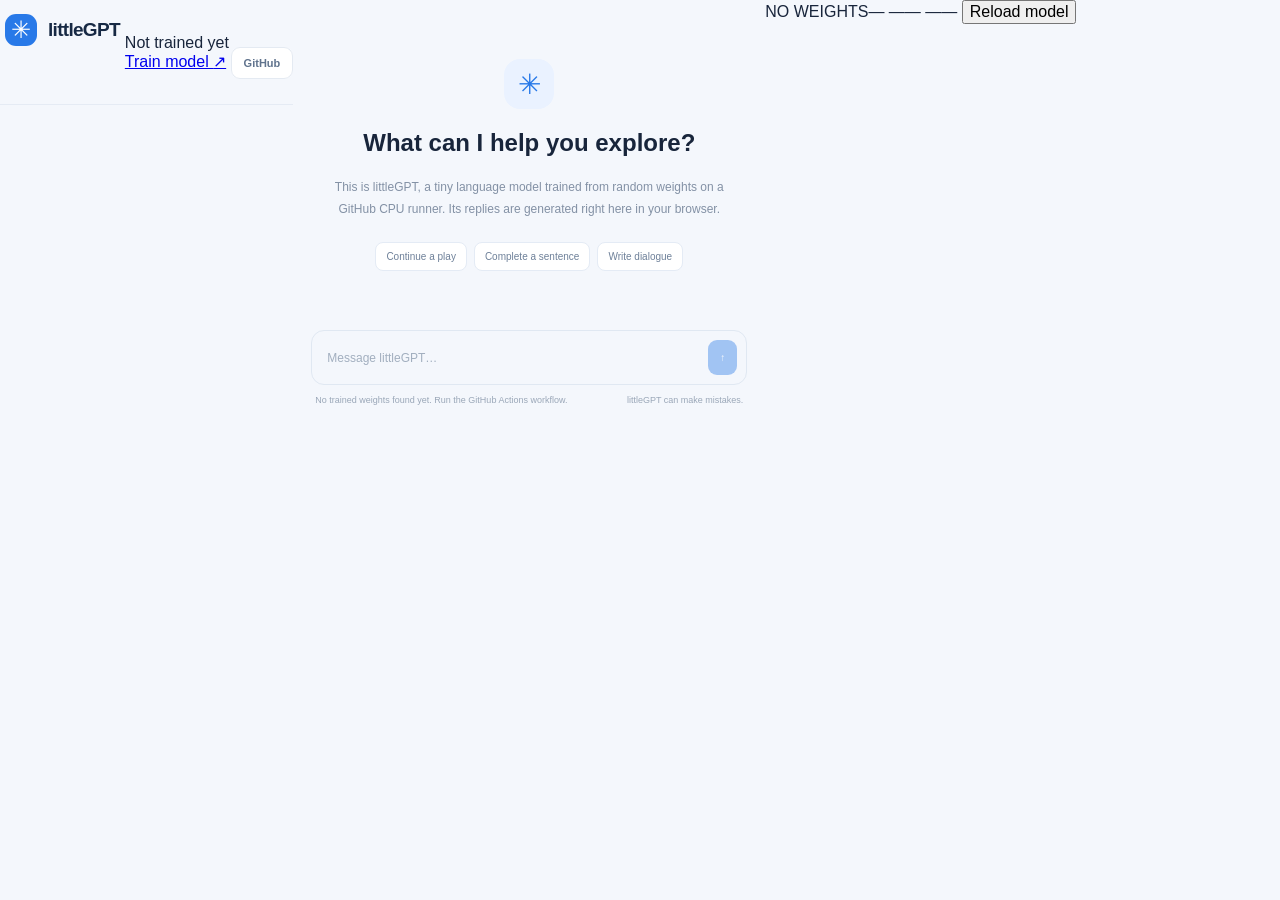
==== commit e4ba2684: "Replace dashboard with focused chat interface" ====
--- a/index.html
+++ b/index.html
@@ -3,101 +3,51 @@
 <head>
   <meta charset="utf-8">
   <meta name="viewport" content="width=device-width,initial-scale=1">
-  <meta name="theme-color" content="#f4f8ff">
-  <title>littleGPT — train a model from zero</title>
+  <meta name="theme-color" content="#ffffff">
+  <title>littleGPT</title>
   <link rel="stylesheet" href="styles.css">
 </head>
 <body>
   <div class="app">
-    <aside class="sidebar">
-      <a class="brand" href="#"><span class="brand-icon">g</span><span>littleGPT</span></a>
-      <div class="side-section">
-        <div class="eyebrow">YOUR MODEL</div>
-        <div class="model-card">
-          <div class="model-symbol">✳</div>
-          <div><strong>littleGPT-1</strong><small id="model-state">Checking model…</small></div>
-          <span class="status-dot" id="status-dot"></span>
-        </div>
+    <header class="topbar">
+      <a class="brand" href="#" aria-label="littleGPT home"><span class="brand-icon">✳</span><span>littleGPT</span></a>
+      <div class="header-actions">
+        <div class="model-status"><span class="status-dot" id="status-dot"></span><span id="model-state">Checking model…</span></div>
+        <a class="train-link" href="https://github.com/How2FixBug/test/actions/workflows/train.yml" target="_blank" rel="noreferrer">Train model <span>↗</span></a>
+        <a class="github-link" href="https://github.com/How2FixBug/test" target="_blank" rel="noreferrer" aria-label="Open GitHub">GitHub</a>
       </div>
-      <div class="side-section side-info">
-        <div class="eyebrow">THE SETUP</div>
-        <div class="side-stat"><span>Architecture</span><strong>Decoder-only GPT</strong></div>
-        <div class="side-stat"><span>Initialization</span><strong>Random weights</strong></div>
-        <div class="side-stat"><span>Training</span><strong>GitHub Actions CPU</strong></div>
-        <div class="side-stat"><span>Inference</span><strong>Your browser</strong></div>
-      </div>
-      <div class="sidebar-bottom">
-        <span class="local-indicator"></span>
-        <span>No API. No backend. No Ollama.</span>
-      </div>
-    </aside>
+    </header>
 
-    <main class="main">
-      <header class="topbar">
-        <div><span class="top-kicker">FROM RANDOM WEIGHTS TO WORDS</span><h1>Talk to your model.</h1></div>
-        <a class="github-link" href="https://github.com/How2FixBug/test" target="_blank" rel="noreferrer">GitHub <span>↗</span></a>
-      </header>
-
-      <section class="workspace">
-        <div class="chat-panel">
-          <div class="panel-heading">
-            <div><span class="eyebrow">PLAYGROUND</span><h2>Model chat</h2></div>
-            <div class="runtime-pill"><span></span> Runs locally</div>
-          </div>
-          <div class="messages" id="messages">
-            <div class="welcome" id="welcome">
-              <div class="welcome-glyph">✳</div>
-              <h3 id="welcome-title">A tiny model. From absolutely nothing.</h3>
-              <p id="welcome-copy">Train it on a GitHub CPU runner, then generate text right here in your browser. Its weights start random — no pretrained model hiding underneath.</p>
-              <div class="prompt-chips">
-                <button class="prompt-chip" data-prompt="ROMEO:">Continue a play</button>
-                <button class="prompt-chip" data-prompt="To be, or not to be">Complete a sentence</button>
-                <button class="prompt-chip" data-prompt="KING:">Write dialogue</button>
-              </div>
+    <main class="chat-shell">
+      <section class="conversation" aria-label="Chat">
+        <div class="messages" id="messages">
+          <div class="welcome" id="welcome">
+            <div class="welcome-glyph">✳</div>
+            <h1 id="welcome-title">What can I help you explore?</h1>
+            <p id="welcome-copy">This is littleGPT, a tiny language model trained from random weights on a GitHub CPU runner. Its replies are generated right here in your browser.</p>
+            <div class="prompt-chips">
+              <button class="prompt-chip" data-prompt="ROMEO:">Continue a play</button>
+              <button class="prompt-chip" data-prompt="To be, or not to be">Complete a sentence</button>
+              <button class="prompt-chip" data-prompt="KING:">Write dialogue</button>
             </div>
           </div>
+        </div>
+        <div class="composer-wrap">
           <form class="composer" id="chat-form">
-            <textarea id="prompt" rows="1" placeholder="Give the model a starting prompt…" aria-label="Prompt"></textarea>
-            <button class="send-button" id="generate" type="submit" disabled><span>Generate</span><b>↑</b></button>
+            <textarea id="prompt" rows="1" placeholder="Message littleGPT…" aria-label="Message littleGPT"></textarea>
+            <button class="send-button" id="generate" type="submit" disabled aria-label="Send message"><span>↑</span></button>
           </form>
-          <div class="composer-meta"><span id="runtime-note">Load a trained model to start generating.</span><span>Character-level · temperature sampling</span></div>
+          <div class="composer-meta"><span id="runtime-note">Run training to create the model's weights.</span><span>littleGPT can make mistakes.</span></div>
         </div>
+      </section>
+    </main>
 
-        <aside class="right-column">
-          <section class="card train-card">
-            <div class="card-topline"><span class="eyebrow">01 / TRAIN</span><span class="cpu-tag">CPU</span></div>
-            <h2>Teach it language.</h2>
-            <p>Every training run starts with freshly initialized weights. GitHub's runner does the math and saves the resulting model file to this repository.</p>
-            <a class="train-button" href="https://github.com/How2FixBug/test/actions/workflows/train.yml" target="_blank" rel="noreferrer"><span>Train on GitHub</span><b>↗</b></a>
-            <div class="train-footnote">Opens Actions → Run workflow. No setup on your Mac.</div>
-          </section>
-
-          <section class="card model-card-large">
-            <div class="card-topline"><span class="eyebrow">02 / MODEL</span><span class="weight-label" id="weight-label">NO WEIGHTS</span></div>
-            <div class="metric"><strong id="param-count">—</strong><span>parameters</span></div>
-            <div class="metric-grid">
-              <div><span>Training loss</span><strong id="loss-value">—</strong></div>
-              <div><span>Training steps</span><strong id="steps-value">—</strong></div>
-              <div><span>Vocabulary</span><strong id="vocab-value">—</strong></div>
-              <div><span>Context length</span><strong id="context-value">—</strong></div>
-            </div>
-            <button class="text-button" id="reload-model" type="button">↻ Check for updated weights</button>
-          </section>
-
-          <section class="card how-card">
-            <div class="eyebrow">03 / HOW IT WORKS</div>
-            <div class="flow-step"><span>1</span><div><strong>Initialize</strong><small>Randomly create every weight.</small></div></div>
-            <div class="flow-line"></div>
-            <div class="flow-step"><span>2</span><div><strong>Train</strong><small>Predict the next character; adjust weights with backpropagation.</small></div></div>
-            <div class="flow-line"></div>
-            <div class="flow-step"><span>3</span><div><strong>Export</strong><small>GitHub saves the learned weights as model.json.</small></div></div>
-            <div class="flow-line"></div>
-            <div class="flow-step"><span>4</span><div><strong>Run</strong><small>JavaScript performs inference in this tab.</small></div></div>
-          </section>
-        </aside>
-      </section>
-      <footer><span>littleGPT is an experiment in learning from scratch.</span><span>Made of math, not magic.</span></footer>
-    </main>
+    <div class="sr-only" aria-hidden="true">
+      <span id="weight-label">NO WEIGHTS</span><span id="param-count">—</span>
+      <span id="loss-value">—</span><span id="steps-value">—</span>
+      <span id="vocab-value">—</span><span id="context-value">—</span>
+      <button id="reload-model" type="button">Reload model</button>
+    </div>
   </div>
   <script src="app.js"></script>
 </body>
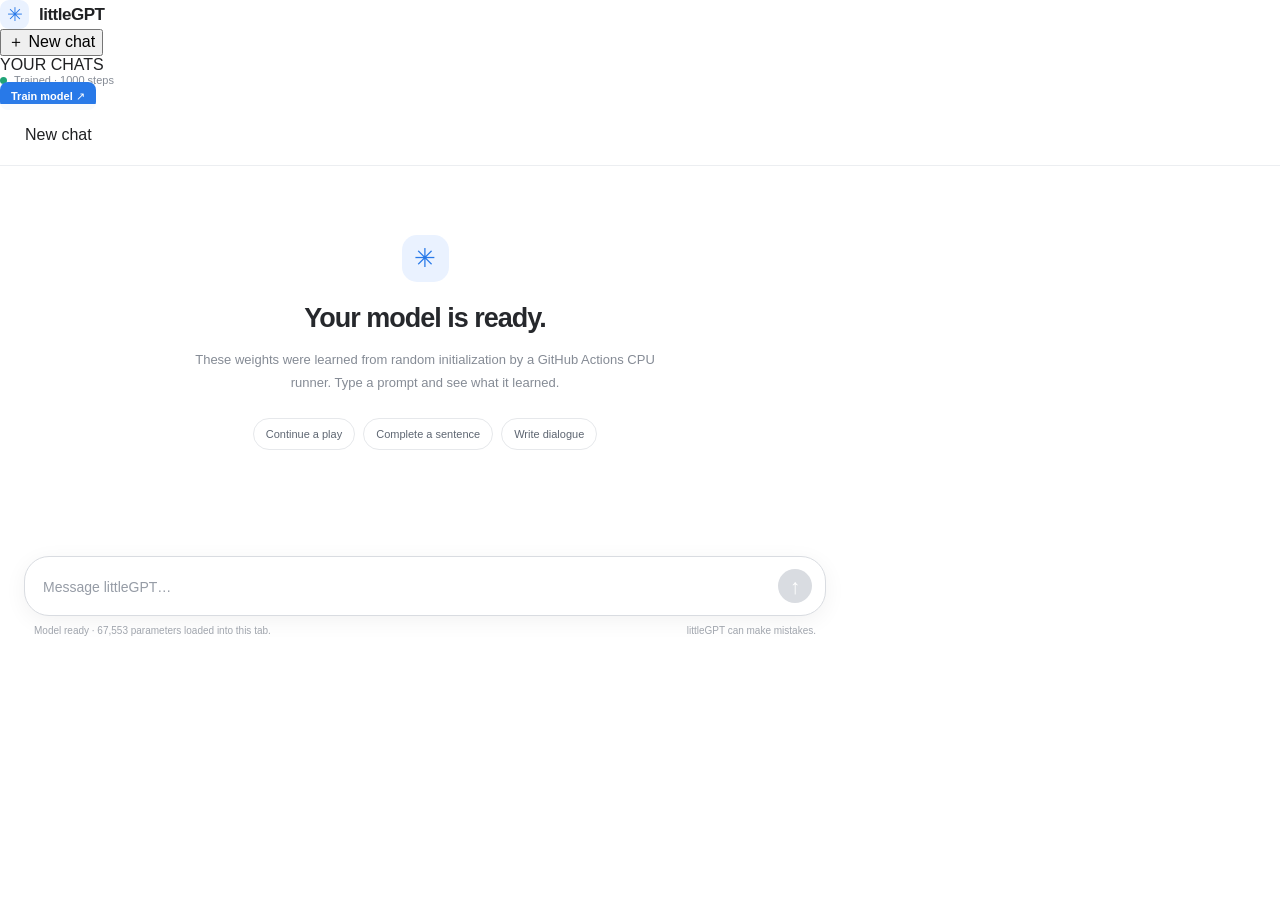
==== commit 75b33f9e: "Remove top-right actions and add chat history layout" ====
--- a/index.html
+++ b/index.html
@@ -9,16 +9,21 @@
 </head>
 <body>
   <div class="app">
-    <header class="topbar">
-      <a class="brand" href="#" aria-label="littleGPT home"><span class="brand-icon">✳</span><span>littleGPT</span></a>
-      <div class="header-actions">
+    <aside class="sidebar">
+      <div class="sidebar-top">
+        <a class="brand" href="#" aria-label="littleGPT home"><span class="brand-icon">✳</span><span>littleGPT</span></a>
+        <button class="new-chat" id="new-chat" type="button"><span>＋</span> New chat</button>
+        <div class="history-heading">YOUR CHATS</div>
+        <nav class="chat-list" id="chat-list" aria-label="Chat history"></nav>
+      </div>
+      <div class="sidebar-bottom">
         <div class="model-status"><span class="status-dot" id="status-dot"></span><span id="model-state">Checking model…</span></div>
-        <a class="train-link" href="https://github.com/How2FixBug/test/actions/workflows/train.yml" target="_blank" rel="noreferrer">Train model <span>↗</span></a>
-        <a class="github-link" href="https://github.com/How2FixBug/test" target="_blank" rel="noreferrer" aria-label="Open GitHub">GitHub</a>
+        <a class="train-link" href="https://github.com/How2FixBug/test/actions/workflows/train.yml" target="_blank" rel="noreferrer">Train model ↗</a>
       </div>
-    </header>
+    </aside>
 
-    <main class="chat-shell">
+    <main class="main-panel">
+      <header class="topbar"><span id="current-chat-title">New chat</span></header>
       <section class="conversation" aria-label="Chat">
         <div class="messages" id="messages">
           <div class="welcome" id="welcome">
@@ -41,7 +46,6 @@
         </div>
       </section>
     </main>
-
     <div class="sr-only" aria-hidden="true">
       <span id="weight-label">NO WEIGHTS</span><span id="param-count">—</span>
       <span id="loss-value">—</span><span id="steps-value">—</span>
--- a/styles.css
+++ b/styles.css
@@ -1,7 +1,46 @@
-:root{font-family:Inter,-apple-system,BlinkMacSystemFont,"Segoe UI",sans-serif;color:#18253b;background:#f4f7fc;font-synthesis:none;text-rendering:optimizeLegibility;font-optical-sizing:auto}
-*{box-sizing:border-box}body{margin:0;min-width:320px;min-height:100vh}button,textarea{font:inherit}button,a{-webkit-tap-highlight-color:transparent}
-.app{min-height:100vh;display:flex}.sidebar{width:255px;flex:0 0 255px;background:#fff;border-right:1px solid #e5ebf4;padding:25px 17px 18px;display:flex;flex-direction:column}.brand{display:flex;align-items:center;gap:11px;color:#172944;text-decoration:none;font-size:19px;font-weight:780;letter-spacing:-.7px;padding:0 5px 45px}.brand-icon{width:32px;height:32px;display:grid;place-items:center;border-radius:11px;background:#2879e8;color:white;font-family:Georgia,serif;font-size:24px;font-weight:700}.eyebrow{font-size:9px;letter-spacing:1.5px;font-weight:800;color:#91a0b5}.side-section{padding:0 4px 25px}.model-card{margin-top:12px;display:flex;align-items:center;gap:10px;padding:12px;background:#f5f8fe;border:1px solid #e8eff9;border-radius:12px}.model-symbol{width:31px;height:31px;display:grid;place-items:center;border-radius:9px;background:#e2edff;color:#2879e8;font-size:18px}.model-card strong,.model-card small{display:block}.model-card strong{font-size:12px}.model-card small{margin-top:3px;font-size:10px;color:#8291a6}.status-dot{margin-left:auto;width:7px;height:7px;border-radius:50%;background:#e4a13b}.status-dot.ready{background:#20a477}.side-info{border-top:1px solid #edf1f6;padding-top:23px}.side-stat{display:flex;flex-direction:column;gap:4px;margin-top:15px}.side-stat span{font-size:10px;color:#93a0b2}.side-stat strong{font-size:11px;font-weight:650;color:#43536a}.sidebar-bottom{margin-top:auto;padding:13px 5px 0;border-top:1px solid #edf1f6;display:flex;align-items:center;gap:8px;color:#8c9aae;font-size:10px}.local-indicator{width:7px;height:7px;background:#22aa7c;border-radius:50%}
-.main{min-width:0;flex:1;display:flex;flex-direction:column;padding:0 34px}.topbar{height:105px;display:flex;align-items:center;justify-content:space-between;border-bottom:1px solid #e5ebf4}.top-kicker{font-size:9px;font-weight:800;letter-spacing:1.7px;color:#8a9bb2}.topbar h1{margin:6px 0 0;font-size:24px;letter-spacing:-.9px;font-weight:750}.github-link{font-size:11px;font-weight:650;text-decoration:none;color:#60738d;background:#fff;border:1px solid #e4eaf2;border-radius:9px;padding:9px 12px}.github-link span{margin-left:5px;color:#2879e8}
-.workspace{width:min(1180px,100%);margin:27px auto 0;display:grid;grid-template-columns:minmax(0,1fr) 310px;gap:22px;flex:1;align-items:start}.chat-panel{background:#fff;border:1px solid #e5ebf4;border-radius:17px;min-height:670px;height:calc(100vh - 185px);max-height:850px;display:flex;flex-direction:column;box-shadow:0 8px 30px rgba(32,65,110,.035)}.panel-heading{height:68px;flex:0 0 68px;padding:0 22px;display:flex;align-items:center;justify-content:space-between;border-bottom:1px solid #edf1f6}.panel-heading h2{font-size:14px;margin:4px 0 0;letter-spacing:-.2px}.runtime-pill{display:flex;align-items:center;gap:7px;border-radius:30px;background:#eff9f5;padding:7px 10px;color:#34866c;font-size:9px;font-weight:700}.runtime-pill span{width:6px;height:6px;border-radius:50%;background:#30ae82}.messages{flex:1;min-height:0;overflow:auto;padding:24px}.welcome{margin:auto;max-width:480px;text-align:center;padding:35px 12px}.welcome-glyph{width:50px;height:50px;display:grid;place-items:center;margin:0 auto 20px;border-radius:16px;background:#eaf2ff;color:#2879e8;font-size:28px}.welcome h3{font-size:21px;letter-spacing:-.7px;margin:0}.welcome p{max-width:400px;margin:12px auto 22px;color:#8391a5;font-size:12px;line-height:1.8}.prompt-chips{display:flex;justify-content:center;gap:7px;flex-wrap:wrap}.prompt-chip{border:1px solid #e4ebf5;background:#fff;color:#6e8099;padding:8px 10px;border-radius:8px;font-size:10px;cursor:pointer}.prompt-chip:hover{border-color:#9dbdf1;color:#2879e8}.message{margin:0 0 23px}.message-label{font-size:9px;font-weight:800;letter-spacing:1px;color:#8d9cb0;margin-bottom:8px}.message-body{white-space:pre-wrap;overflow-wrap:anywhere;font-size:13px;line-height:1.85;color:#34445b}.message.user .message-body{display:inline-block;background:#eef4ff;border-radius:12px;padding:11px 14px;color:#285b9d}.message.assistant .message-body{font-family:Georgia,serif;font-size:15px;line-height:1.9;color:#26354b}.composer{margin:0 18px 0;padding:9px 9px 9px 15px;border:1px solid #e0e8f2;border-radius:13px;display:flex;align-items:flex-end;gap:10px}.composer:focus-within{border-color:#9bbdf0;box-shadow:0 0 0 3px #edf4ff}textarea{min-width:0;flex:1;resize:none;max-height:120px;outline:0;border:0;color:#25364d;background:transparent;padding:7px 0;font-size:12px;line-height:1.6}textarea::placeholder{color:#a2afbf}.send-button{height:35px;border:0;border-radius:9px;background:#2879e8;color:white;padding:0 12px;display:flex;align-items:center;gap:12px;font-size:10px;font-weight:700;cursor:pointer}.send-button b{font-size:16px}.send-button:disabled{opacity:.4;cursor:not-allowed}.composer-meta{display:flex;justify-content:space-between;gap:12px;padding:10px 22px 15px;color:#9aa7b8;font-size:9px}
-.right-column{display:flex;flex-direction:column;gap:13px}.card{background:#fff;border:1px solid #e5ebf4;border-radius:15px;padding:17px;box-shadow:0 8px 30px rgba(32,65,110,.025)}.card-topline{display:flex;align-items:center;justify-content:space-between}.cpu-tag{background:#eaf3ff;color:#3478d2;border-radius:5px;padding:4px 7px;font-size:8px;font-weight:800;letter-spacing:.7px}.train-card h2{margin:16px 0 7px;font-size:17px;letter-spacing:-.5px}.train-card p{margin:0;color:#8291a5;font-size:11px;line-height:1.7}.train-button{margin-top:17px;width:100%;height:40px;display:flex;align-items:center;justify-content:space-between;padding:0 13px;border-radius:9px;background:#2879e8;color:white;text-decoration:none;font-size:11px;font-weight:700}.train-button:hover{background:#1769d8}.train-button b{font-size:15px}.train-footnote{margin-top:9px;color:#9aa7b7;font-size:9px;line-height:1.5}.weight-label{font-size:8px;font-weight:800;letter-spacing:.7px;color:#a0adbd}.weight-label.loaded{color:#23966e}.metric{display:flex;align-items:baseline;gap:8px;margin:14px 0 13px}.metric strong{font-size:27px;letter-spacing:-1px}.metric span{font-size:10px;color:#8c9aae}.metric-grid{display:grid;grid-template-columns:1fr 1fr;gap:13px;padding:12px 0;border-top:1px solid #edf1f6;border-bottom:1px solid #edf1f6}.metric-grid div{display:flex;flex-direction:column;gap:5px}.metric-grid span{font-size:9px;color:#92a0b2}.metric-grid strong{font-size:12px;color:#465a74}.text-button{margin-top:13px;padding:0;border:0;background:transparent;color:#3979cc;font-size:10px;font-weight:650;cursor:pointer}.how-card{padding-bottom:15px}.flow-step{display:flex;align-items:flex-start;gap:10px;margin-top:15px}.flow-step>span{width:20px;height:20px;flex:0 0 20px;display:grid;place-items:center;border-radius:7px;background:#edf4ff;color:#2879e8;font-size:9px;font-weight:800}.flow-step strong,.flow-step small{display:block}.flow-step strong{font-size:10px}.flow-step small{margin-top:3px;color:#8c9aae;font-size:9px;line-height:1.5}.flow-line{height:10px;margin:2px 0 0 9px;border-left:1px solid #dce7f5}footer{width:min(1180px,100%);margin:19px auto 16px;display:flex;justify-content:space-between;color:#a1adbc;font-size:9px}
-@media(max-width:1000px){.workspace{grid-template-columns:minmax(0,1fr) 270px}.main{padding:0 22px}.chat-panel{height:calc(100vh - 165px)}}@media(max-width:760px){.sidebar{display:none}.main{padding:0 14px}.topbar{height:85px}.topbar h1{font-size:21px}.workspace{display:flex;flex-direction:column;margin-top:15px}.chat-panel{width:100%;height:620px;min-height:560px}.right-column{width:100%;display:grid;grid-template-columns:1fr 1fr}.how-card{grid-column:1/-1}.composer-meta{font-size:8px}footer{font-size:8px}}@media(max-width:480px){.right-column{display:flex}.composer-meta span:last-child{display:none}.messages{padding:17px}.panel-heading{padding:0 16px}}
+:root{font-family:Inter,-apple-system,BlinkMacSystemFont,"Segoe UI",sans-serif;color:#202123;background:#fff;font-synthesis:none;text-rendering:optimizeLegibility}
+*{box-sizing:border-box}
+html,body{margin:0;width:100%;height:100%;min-width:320px}
+body{overflow:hidden}
+button,textarea{font:inherit}
+button,a{-webkit-tap-highlight-color:transparent}
+.app{height:100%;min-height:100vh;display:flex;flex-direction:column;background:#fff}
+.topbar{height:62px;flex:0 0 62px;padding:0 25px;display:flex;align-items:center;justify-content:space-between;border-bottom:1px solid #eceef1;background:rgba(255,255,255,.96)}
+.brand{display:flex;align-items:center;gap:10px;text-decoration:none;color:#202123;font-size:17px;font-weight:700;letter-spacing:-.5px}
+.brand-icon{width:29px;height:29px;display:grid;place-items:center;border-radius:9px;background:#eaf2ff;color:#2879e8;font-size:19px}
+.header-actions{display:flex;align-items:center;gap:17px}
+.model-status{display:flex;align-items:center;gap:7px;color:#858b95;font-size:11px}
+.status-dot{width:7px;height:7px;border-radius:50%;background:#e0a13a}
+.status-dot.ready{background:#20a477}
+.train-link,.github-link{font-size:11px;font-weight:600;text-decoration:none;border-radius:8px;padding:8px 11px}
+.train-link{background:#2879e8;color:#fff}
+.train-link:hover{background:#1769d8}
+.train-link span{margin-left:5px}
+.github-link{color:#596273;border:1px solid #e5e7eb}
+.chat-shell{flex:1;min-height:0;display:flex;justify-content:center}
+.conversation{width:min(100%,850px);min-height:0;display:flex;flex-direction:column;padding:0 24px}
+.messages{flex:1;min-height:0;overflow-y:auto;padding:34px 0 24px;scroll-behavior:smooth}
+.welcome{min-height:100%;display:flex;flex-direction:column;align-items:center;justify-content:center;text-align:center;padding:35px 12px 70px}
+.welcome-glyph{width:47px;height:47px;display:grid;place-items:center;margin:0 auto 20px;border-radius:15px;background:#eaf2ff;color:#2879e8;font-size:26px}
+.welcome h1{margin:0;font-size:27px;line-height:1.25;letter-spacing:-1px;font-weight:650;color:#26282c}
+.welcome p{max-width:490px;margin:13px auto 24px;color:#858b95;font-size:13px;line-height:1.75}
+.prompt-chips{display:flex;justify-content:center;gap:8px;flex-wrap:wrap}
+.prompt-chip{border:1px solid #e6e8eb;background:#fff;color:#5e6672;padding:9px 12px;border-radius:20px;font-size:11px;cursor:pointer;transition:background .15s,border-color .15s}
+.prompt-chip:hover{background:#f7f9fc;border-color:#cbd5e1}
+.message{max-width:760px;margin:0 auto 27px}
+.message-label{font-size:10px;font-weight:700;color:#737984;margin-bottom:8px}
+.message-body{white-space:pre-wrap;overflow-wrap:anywhere;font-size:14px;line-height:1.8;color:#30343b}
+.message.user{display:flex;flex-direction:column;align-items:flex-end}
+.message.user .message-label{align-self:flex-end}
+.message.user .message-body{max-width:min(82%,620px);display:inline-block;background:#f1f3f5;border-radius:18px;padding:11px 16px;color:#282b30}
+.message.assistant .message-body{font-size:14px;line-height:1.9;color:#30343b}
+.composer-wrap{width:100%;padding:12px 0 17px;background:#fff}
+.composer{width:100%;display:flex;align-items:flex-end;gap:12px;padding:12px 13px 12px 18px;border:1px solid #d9dce1;border-radius:25px;background:#fff;box-shadow:0 5px 22px rgba(0,0,0,.055)}
+.composer:focus-within{border-color:#b6c9e8;box-shadow:0 5px 22px rgba(40,121,232,.08)}
+textarea{min-width:0;flex:1;resize:none;max-height:160px;outline:0;border:0;color:#292d33;background:transparent;padding:5px 0;font-size:14px;line-height:1.55}
+textarea::placeholder{color:#969ca6}
+.send-button{width:34px;height:34px;flex:0 0 34px;border:0;border-radius:50%;display:grid;place-items:center;background:#2879e8;color:white;font-size:21px;line-height:1;cursor:pointer}
+.send-button:disabled{background:#d9dce1;color:#fff;cursor:not-allowed}
+.composer-meta{display:flex;justify-content:space-between;gap:12px;padding:9px 10px 0;color:#a0a5ad;font-size:10px}
+.sr-only{position:absolute;width:1px;height:1px;padding:0;margin:-1px;overflow:hidden;clip:rect(0,0,0,0);white-space:nowrap;border:0}
+@media(max-width:600px){.topbar{height:57px;flex-basis:57px;padding:0 14px}.header-actions{gap:8px}.model-status{font-size:0}.model-status .status-dot{width:8px;height:8px}.train-link,.github-link{font-size:10px;padding:8px 9px}.conversation{padding:0 15px}.welcome h1{font-size:23px}.welcome p{font-size:12px}.messages{padding-top:24px}.composer-meta{font-size:9px}.composer-meta span:last-child{display:none}}
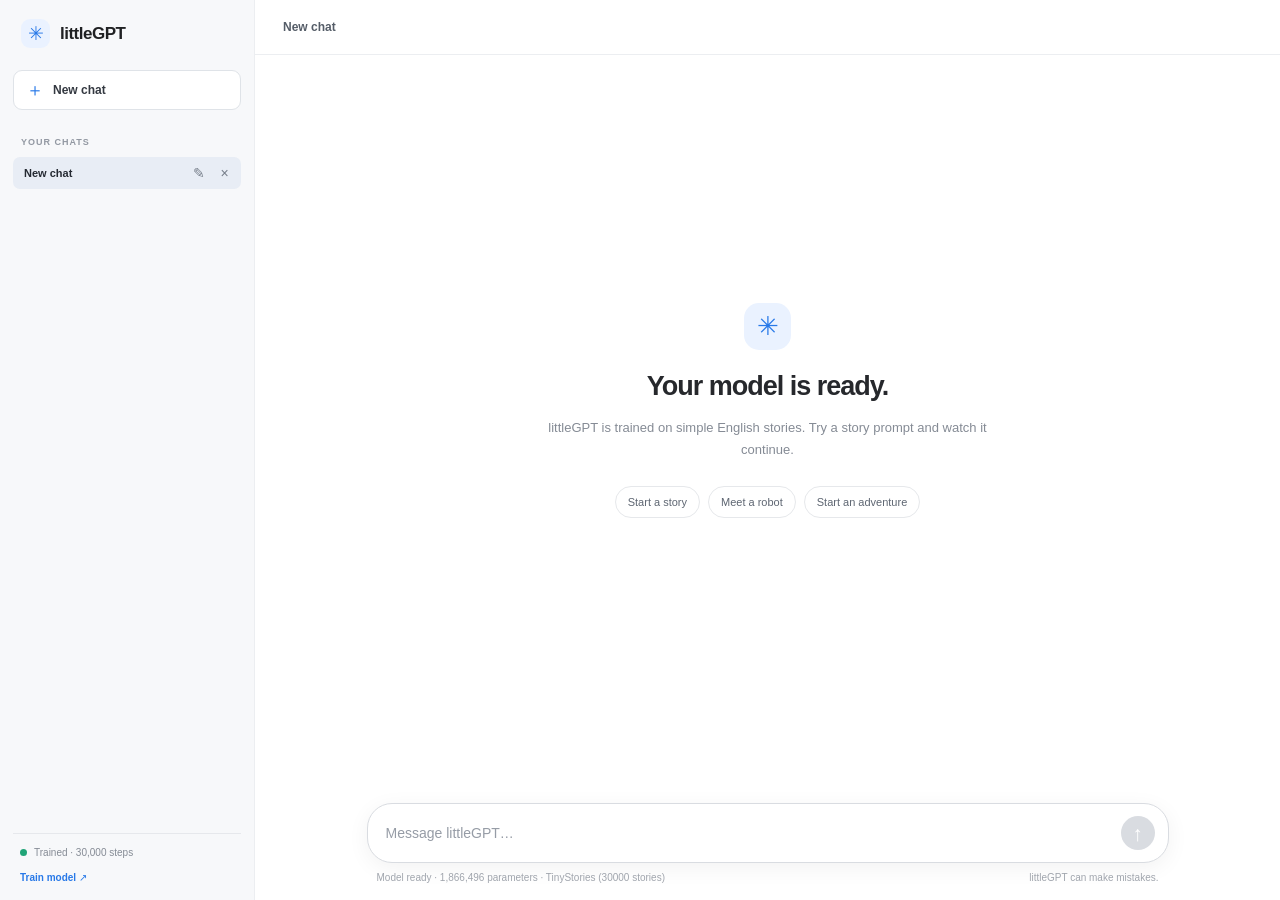
==== commit ade22572: "Point training link to littleGPT v6" ====
--- a/index.html
+++ b/index.html
@@ -18,7 +18,7 @@
       </div>
       <div class="sidebar-bottom">
         <div class="model-status"><span class="status-dot" id="status-dot"></span><span id="model-state">Checking model…</span></div>
-        <a class="train-link" href="https://github.com/How2FixBug/test/actions/workflows/train.yml" target="_blank" rel="noreferrer">Train model ↗</a>
+        <a class="train-link" href="https://github.com/How2FixBug/test/actions/workflows/train-v6.yml" target="_blank" rel="noreferrer">Train model ↗</a>
       </div>
     </aside>
 
--- a/styles.css
+++ b/styles.css
@@ -4,28 +4,34 @@
 body{overflow:hidden}
 button,textarea{font:inherit}
 button,a{-webkit-tap-highlight-color:transparent}
-.app{height:100%;min-height:100vh;display:flex;flex-direction:column;background:#fff}
-.topbar{height:62px;flex:0 0 62px;padding:0 25px;display:flex;align-items:center;justify-content:space-between;border-bottom:1px solid #eceef1;background:rgba(255,255,255,.96)}
-.brand{display:flex;align-items:center;gap:10px;text-decoration:none;color:#202123;font-size:17px;font-weight:700;letter-spacing:-.5px}
+.app{height:100%;min-height:100vh;display:flex;background:#fff}
+.sidebar{width:255px;flex:0 0 255px;background:#f7f8fa;border-right:1px solid #eceef1;display:flex;flex-direction:column;justify-content:space-between;padding:19px 13px 14px;min-height:0}
+.sidebar-top{min-height:0;display:flex;flex-direction:column}
+.brand{display:flex;align-items:center;gap:10px;text-decoration:none;color:#202123;font-size:17px;font-weight:700;letter-spacing:-.5px;padding:0 8px 22px}
 .brand-icon{width:29px;height:29px;display:grid;place-items:center;border-radius:9px;background:#eaf2ff;color:#2879e8;font-size:19px}
-.header-actions{display:flex;align-items:center;gap:17px}
-.model-status{display:flex;align-items:center;gap:7px;color:#858b95;font-size:11px}
-.status-dot{width:7px;height:7px;border-radius:50%;background:#e0a13a}
+.new-chat{height:40px;display:flex;align-items:center;gap:9px;padding:0 12px;border:1px solid #dfe3e8;border-radius:9px;background:#fff;color:#343941;font-size:12px;font-weight:600;cursor:pointer;text-align:left}
+.new-chat:hover{background:#f0f4fa;border-color:#cbd5e1}
+.new-chat span{font-size:18px;color:#2879e8}
+.history-heading{margin:27px 8px 10px;color:#9298a2;font-size:9px;font-weight:700;letter-spacing:1px}
+.chat-list{overflow-y:auto;min-height:0;display:flex;flex-direction:column;gap:3px}
+.chat-item{width:100%;border:0;border-radius:7px;background:transparent;color:#555d68;padding:10px 11px;text-align:left;font-size:11px;white-space:nowrap;overflow:hidden;text-overflow:ellipsis;cursor:pointer}
+.chat-item:hover{background:#eceff3}
+.chat-item.active{background:#e8edf5;color:#252a32;font-weight:600}
+.sidebar-bottom{border-top:1px solid #e6e8ec;padding:13px 7px 0;display:flex;flex-direction:column;gap:11px}
+.model-status{display:flex;align-items:center;gap:7px;color:#858b95;font-size:10px}
+.status-dot{width:7px;height:7px;flex:0 0 7px;border-radius:50%;background:#e0a13a}
 .status-dot.ready{background:#20a477}
-.train-link,.github-link{font-size:11px;font-weight:600;text-decoration:none;border-radius:8px;padding:8px 11px}
-.train-link{background:#2879e8;color:#fff}
-.train-link:hover{background:#1769d8}
-.train-link span{margin-left:5px}
-.github-link{color:#596273;border:1px solid #e5e7eb}
-.chat-shell{flex:1;min-height:0;display:flex;justify-content:center}
-.conversation{width:min(100%,850px);min-height:0;display:flex;flex-direction:column;padding:0 24px}
+.train-link{font-size:10px;font-weight:600;text-decoration:none;color:#2879e8;padding:3px 0}
+.main-panel{flex:1;min-width:0;display:flex;flex-direction:column}
+.topbar{height:55px;flex:0 0 55px;display:flex;align-items:center;padding:0 28px;border-bottom:1px solid #eceef1;color:#555d68;font-size:12px;font-weight:600}
+.conversation{width:min(100%,850px);margin:0 auto;flex:1;min-height:0;display:flex;flex-direction:column;padding:0 24px}
 .messages{flex:1;min-height:0;overflow-y:auto;padding:34px 0 24px;scroll-behavior:smooth}
 .welcome{min-height:100%;display:flex;flex-direction:column;align-items:center;justify-content:center;text-align:center;padding:35px 12px 70px}
 .welcome-glyph{width:47px;height:47px;display:grid;place-items:center;margin:0 auto 20px;border-radius:15px;background:#eaf2ff;color:#2879e8;font-size:26px}
 .welcome h1{margin:0;font-size:27px;line-height:1.25;letter-spacing:-1px;font-weight:650;color:#26282c}
 .welcome p{max-width:490px;margin:13px auto 24px;color:#858b95;font-size:13px;line-height:1.75}
 .prompt-chips{display:flex;justify-content:center;gap:8px;flex-wrap:wrap}
-.prompt-chip{border:1px solid #e6e8eb;background:#fff;color:#5e6672;padding:9px 12px;border-radius:20px;font-size:11px;cursor:pointer;transition:background .15s,border-color .15s}
+.prompt-chip{border:1px solid #e6e8eb;background:#fff;color:#5e6672;padding:9px 12px;border-radius:20px;font-size:11px;cursor:pointer}
 .prompt-chip:hover{background:#f7f9fc;border-color:#cbd5e1}
 .message{max-width:760px;margin:0 auto 27px}
 .message-label{font-size:10px;font-weight:700;color:#737984;margin-bottom:8px}
@@ -43,4 +49,17 @@
 .send-button:disabled{background:#d9dce1;color:#fff;cursor:not-allowed}
 .composer-meta{display:flex;justify-content:space-between;gap:12px;padding:9px 10px 0;color:#a0a5ad;font-size:10px}
 .sr-only{position:absolute;width:1px;height:1px;padding:0;margin:-1px;overflow:hidden;clip:rect(0,0,0,0);white-space:nowrap;border:0}
-@media(max-width:600px){.topbar{height:57px;flex-basis:57px;padding:0 14px}.header-actions{gap:8px}.model-status{font-size:0}.model-status .status-dot{width:8px;height:8px}.train-link,.github-link{font-size:10px;padding:8px 9px}.conversation{padding:0 15px}.welcome h1{font-size:23px}.welcome p{font-size:12px}.messages{padding-top:24px}.composer-meta{font-size:9px}.composer-meta span:last-child{display:none}}
+@media(max-width:650px){.sidebar{width:205px;flex-basis:205px;padding:14px 9px}.topbar{padding:0 16px}.conversation{padding:0 15px}.welcome h1{font-size:23px}.welcome p{font-size:12px}.composer-meta{font-size:9px}.composer-meta span:last-child{display:none}}
+@media(max-width:460px){.sidebar{width:155px;flex-basis:155px;padding:12px 7px}.brand{font-size:14px;padding-left:4px}.new-chat{font-size:11px;padding:0 8px}.history-heading{margin-left:5px}.chat-item{padding:9px 7px;font-size:10px}.model-status{font-size:9px}.train-link{font-size:9px}.conversation{padding:0 10px}}
+
+.chat-row{position:relative;display:flex;align-items:center;min-width:0;border-radius:7px}
+.chat-row:hover,.chat-row.active{background:#eceff3}
+.chat-row.active{background:#e8edf5}
+.chat-row .chat-item{flex:1;width:0;min-width:0;background:transparent;padding:10px 5px 10px 11px}
+.chat-row.active .chat-item{color:#252a32;font-weight:600}
+.chat-actions{display:flex;align-items:center;gap:1px;padding-right:4px;opacity:0;transition:opacity .12s ease}
+.chat-row:hover .chat-actions,.chat-row.active .chat-actions,.chat-row:focus-within .chat-actions{opacity:1}
+.chat-action{width:25px;height:27px;border:0;border-radius:5px;background:transparent;color:#747c88;font-size:14px;line-height:1;cursor:pointer}
+.chat-action:hover{background:#dce3ed;color:#263342}
+.chat-action.delete-chat:hover{background:#fce8e8;color:#c33}
+@media(hover:none){.chat-actions{opacity:1}}
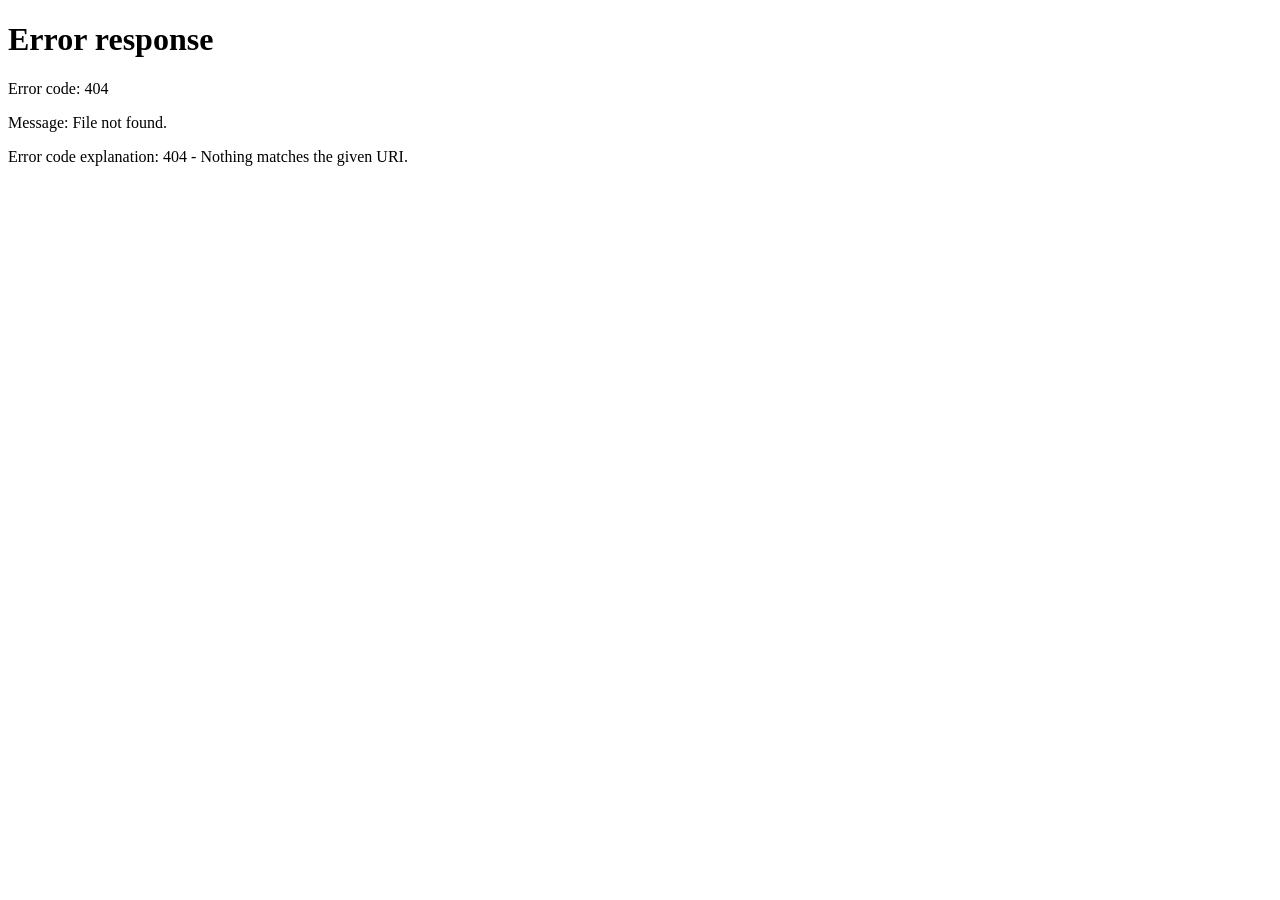
==== commit 630f12bc: "Add UltraGPT entry redirect" ====
--- a/index.html
+++ b/index.html
@@ -2,57 +2,13 @@
 <html lang="en">
 <head>
   <meta charset="utf-8">
-  <meta name="viewport" content="width=device-width,initial-scale=1">
-  <meta name="theme-color" content="#ffffff">
-  <title>littleGPT</title>
-  <link rel="stylesheet" href="styles.css">
+  <meta name="viewport" content="width=device-width, initial-scale=1">
+  <meta http-equiv="refresh" content="0; url=/home">
+  <link rel="canonical" href="/home">
+  <title>UltraGPT</title>
+  <script>window.location.replace("/home");</script>
 </head>
 <body>
-  <div class="app">
-    <aside class="sidebar">
-      <div class="sidebar-top">
-        <a class="brand" href="#" aria-label="littleGPT home"><span class="brand-icon">✳</span><span>littleGPT</span></a>
-        <button class="new-chat" id="new-chat" type="button"><span>＋</span> New chat</button>
-        <div class="history-heading">YOUR CHATS</div>
-        <nav class="chat-list" id="chat-list" aria-label="Chat history"></nav>
-      </div>
-      <div class="sidebar-bottom">
-        <div class="model-status"><span class="status-dot" id="status-dot"></span><span id="model-state">Checking model…</span></div>
-        <a class="train-link" href="https://github.com/How2FixBug/test/actions/workflows/train-v6.yml" target="_blank" rel="noreferrer">Train model ↗</a>
-      </div>
-    </aside>
-
-    <main class="main-panel">
-      <header class="topbar"><span id="current-chat-title">New chat</span></header>
-      <section class="conversation" aria-label="Chat">
-        <div class="messages" id="messages">
-          <div class="welcome" id="welcome">
-            <div class="welcome-glyph">✳</div>
-            <h1 id="welcome-title">What can I help you explore?</h1>
-            <p id="welcome-copy">This is littleGPT, a tiny language model trained from random weights on a GitHub CPU runner. Its replies are generated right here in your browser.</p>
-            <div class="prompt-chips">
-              <button class="prompt-chip" data-prompt="ROMEO:">Continue a play</button>
-              <button class="prompt-chip" data-prompt="To be, or not to be">Complete a sentence</button>
-              <button class="prompt-chip" data-prompt="KING:">Write dialogue</button>
-            </div>
-          </div>
-        </div>
-        <div class="composer-wrap">
-          <form class="composer" id="chat-form">
-            <textarea id="prompt" rows="1" placeholder="Message littleGPT…" aria-label="Message littleGPT"></textarea>
-            <button class="send-button" id="generate" type="submit" disabled aria-label="Send message"><span>↑</span></button>
-          </form>
-          <div class="composer-meta"><span id="runtime-note">Run training to create the model's weights.</span><span>littleGPT can make mistakes.</span></div>
-        </div>
-      </section>
-    </main>
-    <div class="sr-only" aria-hidden="true">
-      <span id="weight-label">NO WEIGHTS</span><span id="param-count">—</span>
-      <span id="loss-value">—</span><span id="steps-value">—</span>
-      <span id="vocab-value">—</span><span id="context-value">—</span>
-      <button id="reload-model" type="button">Reload model</button>
-    </div>
-  </div>
-  <script src="app.js"></script>
+  <p>Redirecting to <a href="/home">UltraGPT</a>…</p>
 </body>
 </html>
